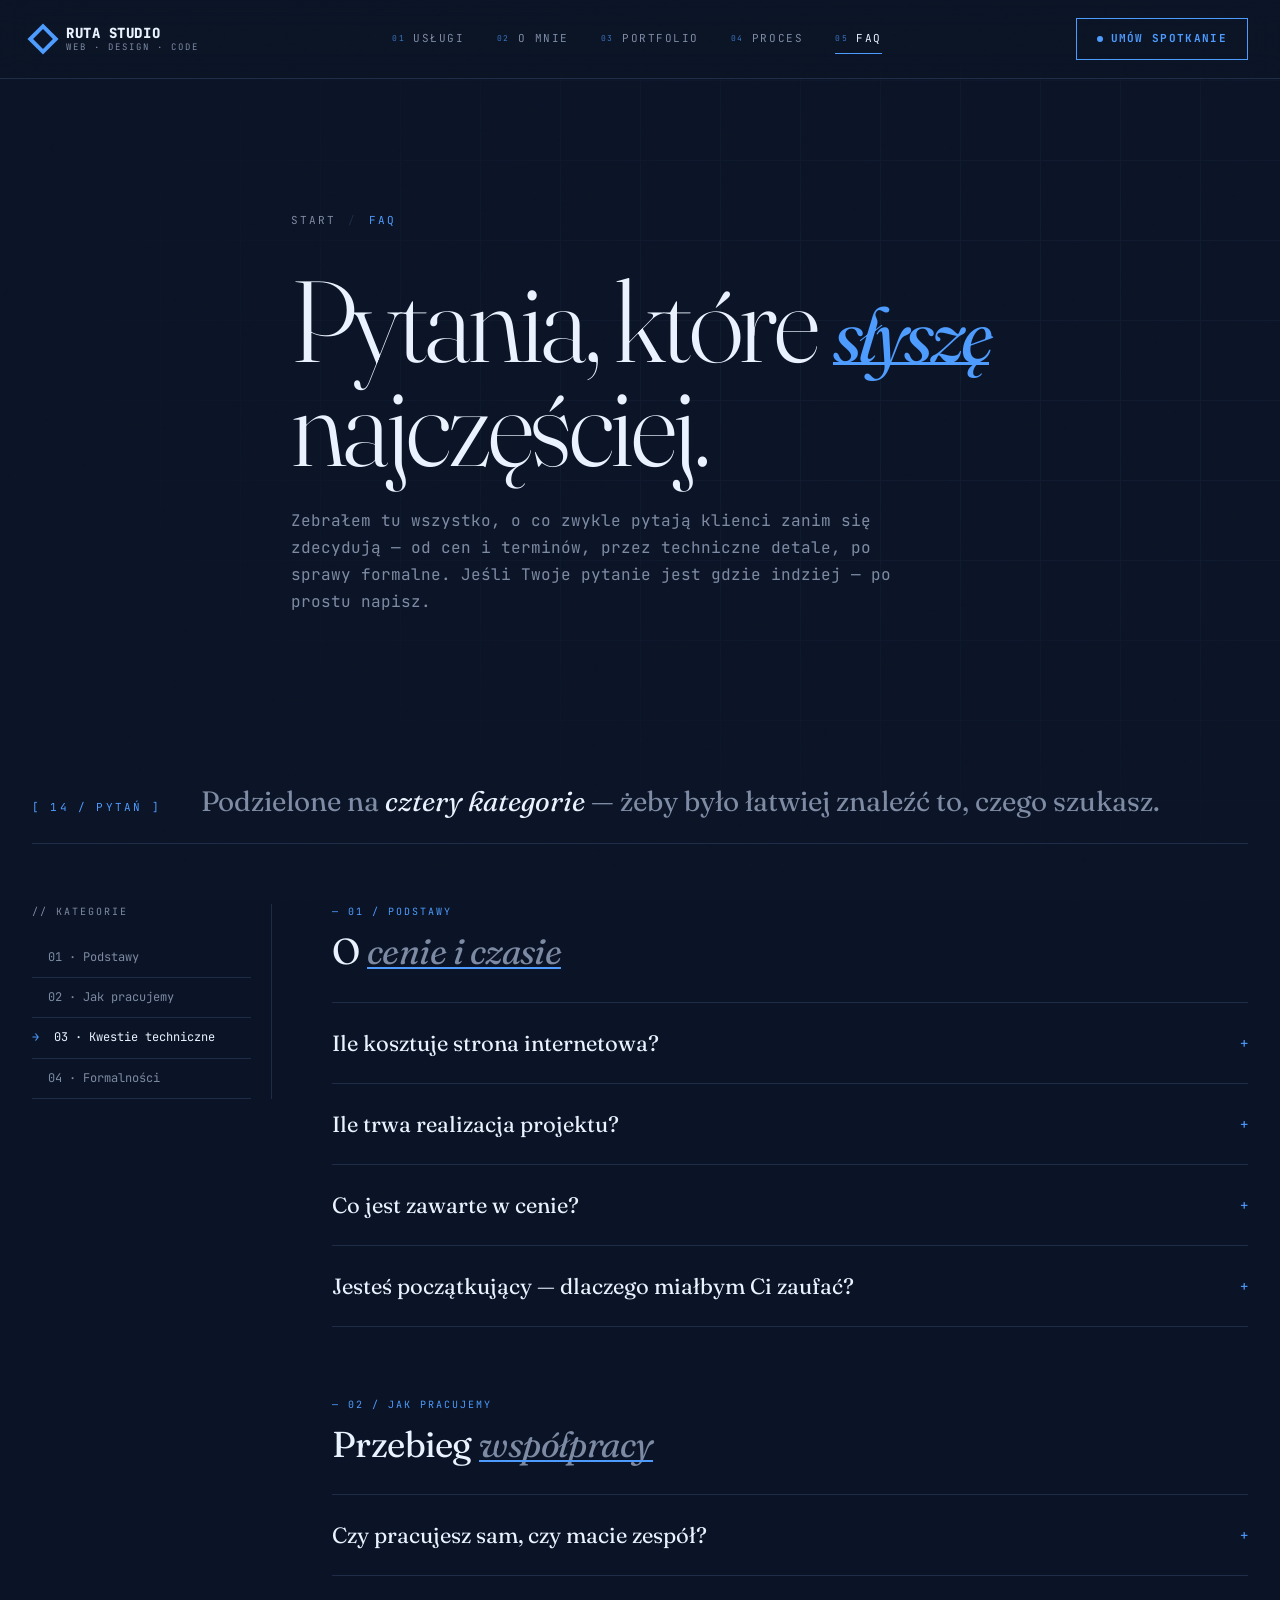
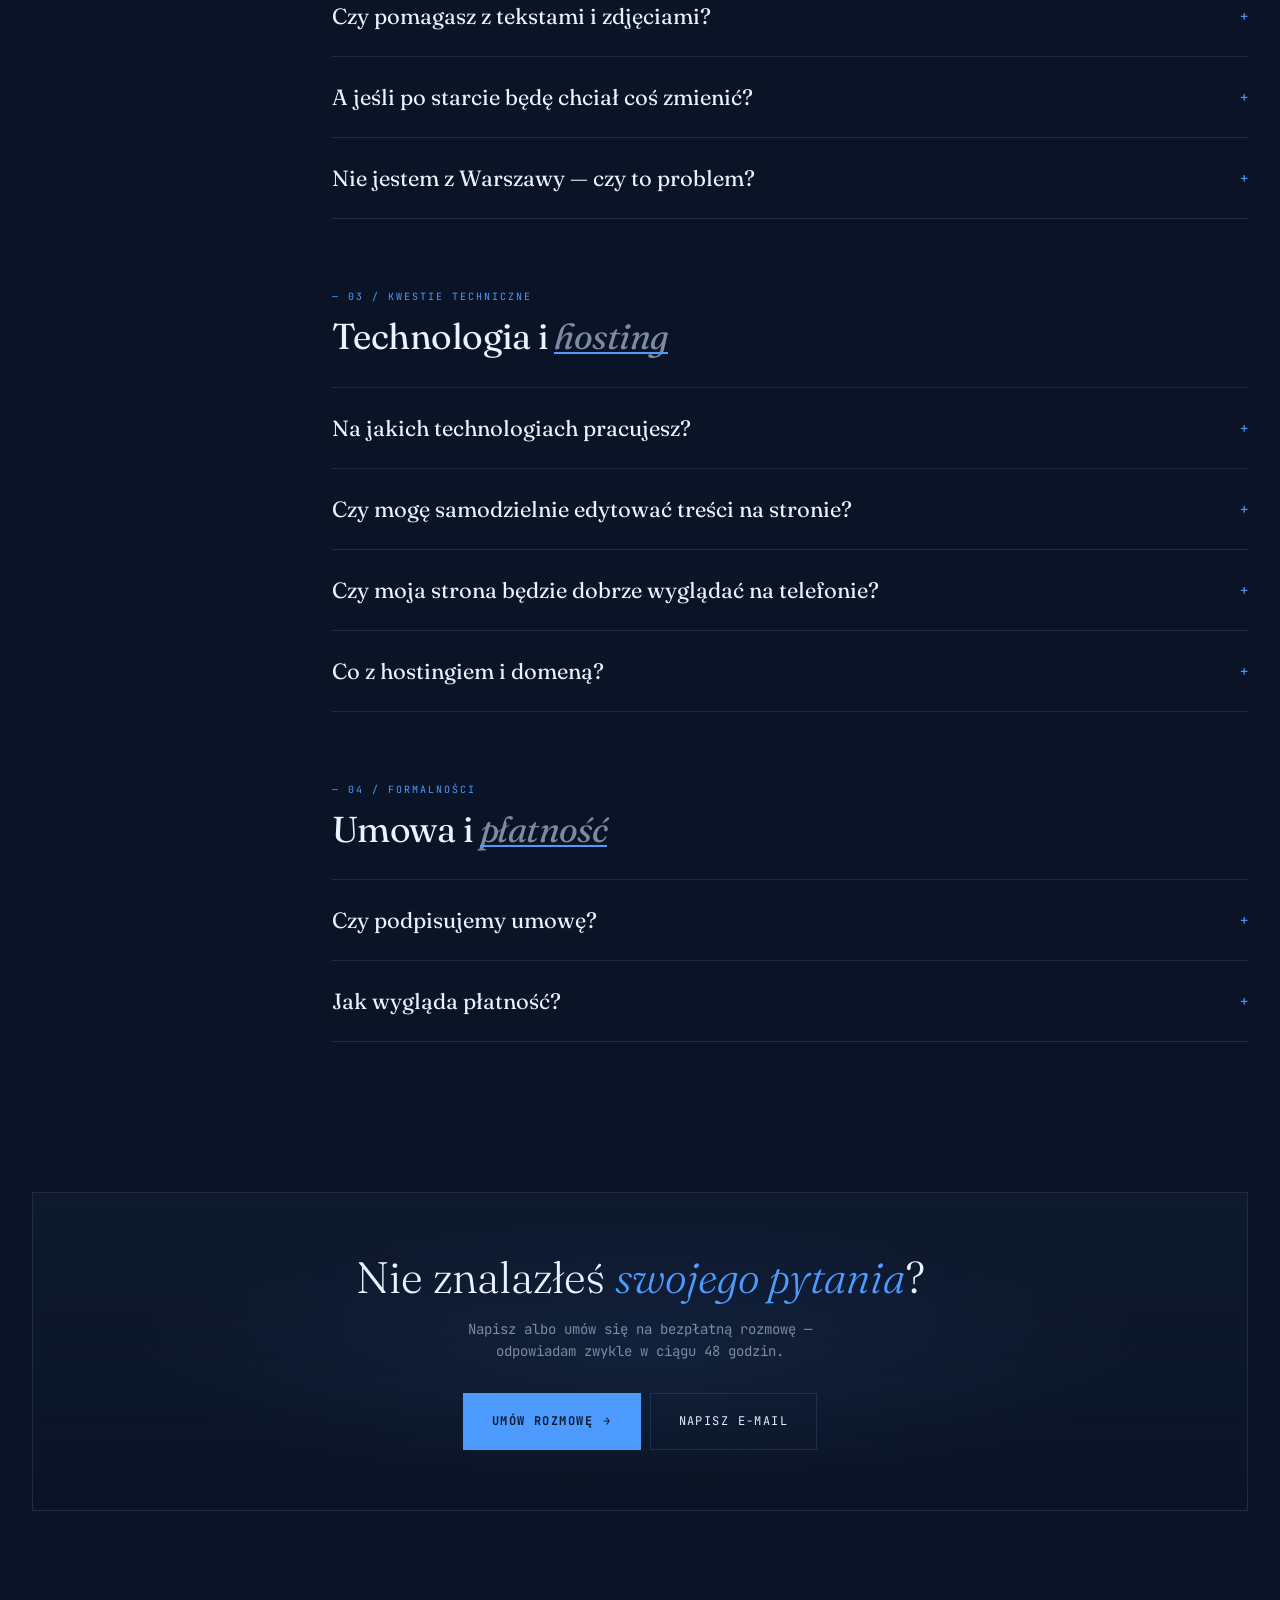
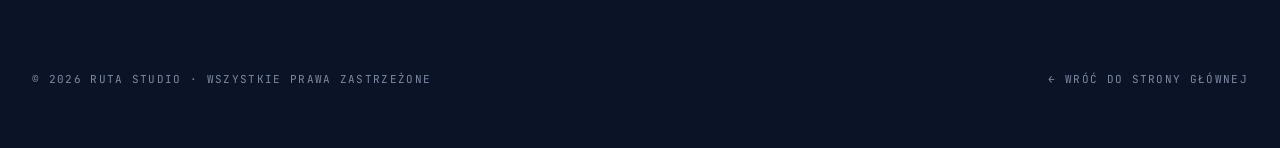
==== faq.html @ 168b336f "Add files via upload" ====
<!DOCTYPE html>
<html lang="pl">
<head>
<meta charset="UTF-8" />
<meta name="viewport" content="width=device-width, initial-scale=1.0" />
<title>FAQ — RUTA STUDIO</title>
<meta name="description" content="Najczęściej zadawane pytania — RUTA STUDIO. Wszystko, co warto wiedzieć przed rozpoczęciem współpracy." />

<link rel="icon" type="image/svg+xml" href="data:image/svg+xml;utf8,<svg xmlns='http://www.w3.org/2000/svg' viewBox='0 0 64 64'><rect width='64' height='64' fill='%230b1426'/><g transform='translate(32 32) rotate(45)'><rect x='-18' y='-18' width='36' height='36' fill='%234d9bff'/><rect x='-12' y='-12' width='24' height='24' fill='%230b1426'/></g></svg>" />

<link rel="preconnect" href="https://fonts.googleapis.com">
<link rel="preconnect" href="https://fonts.gstatic.com" crossorigin>
<link href="https://fonts.googleapis.com/css2?family=JetBrains+Mono:wght@400;500;700;800&family=Fraunces:ital,opsz,wght@0,9..144,300;0,9..144,400;0,9..144,600;0,9..144,800;1,9..144,400&display=swap" rel="stylesheet">

<link rel="stylesheet" href="styles.css">
</head>
<body>

<!-- NAV -->
<nav class="nav">
  <a href="index.html" class="logo">
    <span class="logo-mark"></span>
    <span class="logo-text">
      <span class="name">RUTA&nbsp;STUDIO</span>
      <span class="sub">Web · Design · Code</span>
    </span>
  </a>
  <div class="nav-links">
    <a href="index.html#services"><span class="num">01</span> Usługi</a>
    <a href="index.html#about"><span class="num">02</span> O mnie</a>
    <a href="index.html#portfolio"><span class="num">03</span> Portfolio</a>
    <a href="index.html#process"><span class="num">04</span> Proces</a>
    <a href="faq.html" class="active"><span class="num">05</span> FAQ</a>
  </div>
  <a href="index.html#booking" class="nav-cta">
    <span class="dot"></span>
    Umów spotkanie
  </a>
</nav>

<!-- PAGE HEADER -->
<header class="page-header">
  <div class="page-header-inner">
    <div class="breadcrumb">
      <a href="index.html">Start</a>
      <span class="sep">/</span>
      <span class="current">FAQ</span>
    </div>

    <h1 class="page-title">
      Pytania, które <em>słyszę</em><br>najczęściej.
    </h1>

    <p class="page-lead">
      Zebrałem tu wszystko, o co zwykle pytają klienci zanim się zdecydują — od cen i terminów, przez techniczne detale, po sprawy formalne. Jeśli Twoje pytanie jest gdzie indziej — po prostu napisz.
    </p>
  </div>
</header>

<!-- FAQ -->
<main class="faq-section">

  <div class="faq-intro">
    <span class="faq-intro-num">[ 14 / PYTAŃ ]</span>
    <h2 class="faq-intro-title">Podzielone na <em>cztery kategorie</em> — żeby było łatwiej znaleźć to, czego szukasz.</h2>
  </div>

  <div class="faq-categories">

    <!-- TOC -->
    <aside class="faq-toc">
      <div class="faq-toc-label">// Kategorie</div>
      <div class="faq-toc-list">
        <a href="#cat-basics">01 · Podstawy</a>
        <a href="#cat-work">02 · Jak pracujemy</a>
        <a href="#cat-tech">03 · Kwestie techniczne</a>
        <a href="#cat-formal">04 · Formalności</a>
      </div>
    </aside>

    <!-- CATS -->
    <div class="faq-content">

      <!-- 01 PODSTAWY -->
      <section class="faq-category" id="cat-basics">
        <div class="faq-category-label">— 01 / Podstawy</div>
        <h2 class="faq-category-title">O <em>cenie i czasie</em></h2>

        <div class="faq-list">
          <div class="faq-item">
            <button class="faq-q">
              Ile kosztuje strona internetowa?
              <span class="icon">+</span>
            </button>
            <div class="faq-a">Każdy projekt wyceniam indywidualnie, bo wszystko zależy od zakresu, ilości podstron, stopnia złożoności designu i Twoich wymagań. Po krótkiej rozmowie (bezpłatnej) dostajesz pełną, stałą wycenę — bez niespodzianek i bez ukrytych kosztów. Nie działam na "od-do", wolę powiedzieć konkretną kwotę, gdy wiem, o czym rozmawiamy.</div>
          </div>
          <div class="faq-item">
            <button class="faq-q">
              Ile trwa realizacja projektu?
              <span class="icon">+</span>
            </button>
            <div class="faq-a">Nowa strona firmowa to zwykle 3-5 tygodni od kickoffu. Drobne poprawki i aktualizacje istniejących stron — od kilku dni do 2 tygodni. Tempo zależy głównie od tego, jak szybko spływają treści i akceptacje z Twojej strony.</div>
          </div>
          <div class="faq-item">
            <button class="faq-q">
              Co jest zawarte w cenie?
              <span class="icon">+</span>
            </button>
            <div class="faq-a">Projekt graficzny, kodowanie, wdrożenie na serwer, konfiguracja domeny, podstawowa optymalizacja SEO, podpięcie analityki, 30 dni wsparcia po uruchomieniu i pełne prawa do kodu. Bez licencji, bez dożywotnich abonamentów.</div>
          </div>
          <div class="faq-item">
            <button class="faq-q">
              Jesteś początkujący — dlaczego miałbym Ci zaufać?
              <span class="icon">+</span>
            </button>
            <div class="faq-a">Uczciwe pytanie, więc uczciwa odpowiedź: bo dostajesz pełne zaangażowanie, uczciwą cenę i bezpośredni kontakt z osobą, której zależy. Duże agencje mają doświadczenie, ale często Twój projekt trafia do juniora, którego nigdy nie zobaczysz. Ja pracuję sam, więc każda linia kodu i każdy piksel przechodzi przeze mnie. Jeśli coś przekracza moje możliwości — powiem Ci to wprost, zanim weźmiemy projekt.</div>
          </div>
        </div>
      </section>

      <!-- 02 WSPÓŁPRACA -->
      <section class="faq-category" id="cat-work">
        <div class="faq-category-label">— 02 / Jak pracujemy</div>
        <h2 class="faq-category-title">Przebieg <em>współpracy</em></h2>

        <div class="faq-list">
          <div class="faq-item">
            <button class="faq-q">
              Czy pracujesz sam, czy macie zespół?
              <span class="icon">+</span>
            </button>
            <div class="faq-a">Pracuję sam — to świadoma decyzja, a nie "jeszcze nie mam ekipy". Dzięki temu dostajesz kontakt bezpośrednio z osobą, która projektuje i pisze kod. Nie ma handlowca, project managera, juniora do wklepywania zmian. Jest jeden człowiek, który odpowiada za całość — i bierze za to odpowiedzialność.</div>
          </div>
          <div class="faq-item">
            <button class="faq-q">
              Czy pomagasz z tekstami i zdjęciami?
              <span class="icon">+</span>
            </button>
            <div class="faq-a">Tak. Jeśli nie masz gotowych treści, podsyłam strukturę, briefy i wskazówki, co napisać. Zdjęcia — mogę doradzić sesję albo dobrać dobre stocki, które nie wyglądają jak stocki. Przy większych projektach mogę podłączyć zaprzyjaźnionego copywritera lub fotografa.</div>
          </div>
          <div class="faq-item">
            <button class="faq-q">
              A jeśli po starcie będę chciał coś zmienić?
              <span class="icon">+</span>
            </button>
            <div class="faq-a">Dlatego istnieje pakiet opieki, w którym są godziny na drobne zmiany, aktualizacje, nowe sekcje, monitoring uptime'u i backupy. Możesz też płacić za pojedyncze zmiany ad-hoc. Bez kontraktów na lata, bez zobowiązań — dogadujemy się jak ludzie.</div>
          </div>
          <div class="faq-item">
            <button class="faq-q">
              Nie jestem z Warszawy — czy to problem?
              <span class="icon">+</span>
            </button>
            <div class="faq-a">Wcale nie. Pracuję zdalnie z klientami z całej Polski (i nie tylko). Cały proces — od pierwszej rozmowy do launchu — spokojnie ogarniamy przez Google Meet, e-mail i współdzielone dokumenty. Jeśli wolisz spotkanie na żywo i jesteś w okolicy Warszawy, też da się zorganizować.</div>
          </div>
        </div>
      </section>

      <!-- 03 TECHNICZNE -->
      <section class="faq-category" id="cat-tech">
        <div class="faq-category-label">— 03 / Kwestie techniczne</div>
        <h2 class="faq-category-title">Technologia i <em>hosting</em></h2>

        <div class="faq-list">
          <div class="faq-item">
            <button class="faq-q">
              Na jakich technologiach pracujesz?
              <span class="icon">+</span>
            </button>
            <div class="faq-a">W zależności od projektu: Next.js / React / TypeScript do custom webów, Astro do szybkich stron contentowych, WordPress gdy klient chce sam edytować treści, a także "czysty" HTML/CSS/JS gdy projekt tego wymaga. Zawsze dobieram stack do problemu, nie odwrotnie.</div>
          </div>
          <div class="faq-item">
            <button class="faq-q">
              Czy mogę samodzielnie edytować treści na stronie?
              <span class="icon">+</span>
            </button>
            <div class="faq-a">Jeśli chcesz — tak. Wtedy buduję stronę na systemie CMS (np. WordPress), który pozwala Ci logować się do panelu i zmieniać teksty, zdjęcia, dodawać aktualności. Pokazuję jak z niego korzystać, nagrywam krótką instrukcję wideo. Jeśli wolisz strzelić do mnie z mailem "zmień ten nagłówek" — też okej, pakiet opieki to pokrywa.</div>
          </div>
          <div class="faq-item">
            <button class="faq-q">
              Czy moja strona będzie dobrze wyglądać na telefonie?
              <span class="icon">+</span>
            </button>
            <div class="faq-a">Absolutnie. Dziś większość ruchu na większości stron to urządzenia mobilne, więc każdy projekt testuję na telefonie, tablecie i różnych przeglądarkach zanim wypuszczę. Żadnych "tu się rozjechało, ale na kompie działa".</div>
          </div>
          <div class="faq-item">
            <button class="faq-q">
              Co z hostingiem i domeną?
              <span class="icon">+</span>
            </button>
            <div class="faq-a">Mogę doradzić i pomóc kupić domenę oraz hosting — albo wrzucić stronę na Twoje istniejące konto. Preferuję nowoczesne hostingi statyczne (Vercel, Netlify, Cloudflare) dla custom-webów, bo są szybkie i tanie, oraz sprawdzone hostingi polskie dla WordPressa. Wszystko konfiguruję od A do Z, Ty dostajesz stronę gotową do działania.</div>
          </div>
        </div>
      </section>

      <!-- 04 FORMALNE -->
      <section class="faq-category" id="cat-formal">
        <div class="faq-category-label">— 04 / Formalności</div>
        <h2 class="faq-category-title">Umowa i <em>płatność</em></h2>

        <div class="faq-list">
          <div class="faq-item">
            <button class="faq-q">
              Czy podpisujemy umowę?
              <span class="icon">+</span>
            </button>
            <div class="faq-a">Tak, zawsze. Prosta umowa spisana po ludzku — zakres prac, terminy, wycena, zasady rozliczeń, prawa autorskie do kodu. Chroni Ciebie i mnie. Nie boję się papieru, a i Tobie będzie spokojniej.</div>
          </div>
          <div class="faq-item">
            <button class="faq-q">
              Jak wygląda płatność?
              <span class="icon">+</span>
            </button>
            <div class="faq-a">Standardowo 50% zaliczki na start (to uruchamia projekt), 50% po akceptacji i wdrożeniu. Przy większych projektach można to rozbić na 3 raty. Faktura VAT. Bez dziwnych kruczków.</div>
          </div>
        </div>
      </section>

    </div>
  </div>

  <!-- CTA -->
  <div class="faq-cta">
    <h3>Nie znalazłeś <em>swojego pytania</em>?</h3>
    <p>Napisz albo umów się na bezpłatną rozmowę — odpowiadam zwykle w ciągu 48 godzin.</p>
    <div class="faq-cta-row">
      <a href="index.html#booking" class="btn btn-primary">
        Umów rozmowę <span class="arrow">→</span>
      </a>
      <a href="mailto:kontakt@rutastudio.pl" class="btn btn-ghost">
        Napisz e-mail
      </a>
    </div>
  </div>

</main>

<footer>
  <span>© 2026 RUTA STUDIO · wszystkie prawa zastrzeżone</span>
  <span><a href="index.html">← Wróć do strony głównej</a></span>
</footer>


<script src="script.js"></script>
</body>
</html>
---- styles.css ----
:root{
    --bg:#0b1426;          /* granatowa głębia */
    --bg-2:#111d35;        /* jaśniejszy granat */
    --ink:#eaf2ff;
    --ink-dim:#7d8aa3;
    --line:#1e2c47;
    --accent:#4d9bff;      /* niebieski neon */
    --accent-2:#70b5ff;    /* jaśniejszy niebieski */
    --warn:#ffb800;
    --mono:'JetBrains Mono', ui-monospace, monospace;
    --serif:'Fraunces', Georgia, serif;
    --site-gutter:clamp(18px,3vw,32px);
    --content-max:1560px;
  }

  *{box-sizing:border-box;margin:0;padding:0}
  html{scroll-behavior:smooth}
  body{
    background:var(--bg);
    color:var(--ink);
    font-family:var(--mono);
    font-size:15px;
    line-height:1.6;
    overflow-x:hidden;
    -webkit-font-smoothing:antialiased;
  }
  .nav,
  .hero,
  .section,
  .contact-section,
  footer,
  .status-bar{
    width:100%;
    padding-inline:var(--site-gutter);
  }
  .hero,
  .section,
  .contact-section,
  .page-header,
  .faq-section{
    width:min(100%,var(--content-max));
    margin-inline:auto;
  }
  .hero-main > *,
  .service > *,
  .contact-grid > *{
    min-width:0;
  }
  .hero-title,
  .section-title,
  .contact-huge,
  .faq-q{
    overflow-wrap:anywhere;
  }

  /* ziarno */
  body::before{
    content:'';
    position:fixed;inset:0;
    pointer-events:none;
    z-index:100;
    opacity:.05;
    mix-blend-mode:overlay;
    background-image:url("data:image/svg+xml,%3Csvg viewBox='0 0 200 200' xmlns='http://www.w3.org/2000/svg'%3E%3Cfilter id='n'%3E%3CfeTurbulence type='fractalNoise' baseFrequency='0.9'/%3E%3C/filter%3E%3Crect width='100%25' height='100%25' filter='url(%23n)'/%3E%3C/svg%3E");
  }

  a{color:inherit;text-decoration:none}
  button{font-family:inherit;cursor:pointer;border:none;background:none;color:inherit}
  img{max-width:100%;display:block}

  /* ============ NAV ============ */
  .nav{
    position:sticky;top:0;left:0;right:0;
    z-index:50;
    padding:18px var(--site-gutter);
    display:flex;align-items:center;justify-content:space-between;
    backdrop-filter:blur(14px);
    background:rgba(11,20,38,.85);
    border-bottom:1px solid var(--line);
  }
  .logo{
    font-weight:800;letter-spacing:.02em;
    font-size:14px;
    display:flex;align-items:center;gap:12px;
    transition:opacity .2s;
  }
  .logo:hover{opacity:.85}
  .logo:hover .logo-mark{transform:rotate(135deg)}
  .logo-mark{
    width:22px;height:22px;
    background:var(--accent);
    position:relative;
    transform:rotate(45deg);
    transition:transform .6s cubic-bezier(.7,-.2,.3,1.3);
  }
  .logo-mark::after{
    content:'';position:absolute;inset:4px;
    background:var(--bg);
    transform:rotate(0);
  }
  .logo-text{
    display:flex;flex-direction:column;line-height:1;
  }
  .logo-text .name{font-size:14px;letter-spacing:.04em}
  .logo-text .sub{
    font-size:9px;
    font-weight:400;
    color:var(--ink-dim);
    letter-spacing:.22em;
    margin-top:3px;
    text-transform:uppercase;
  }
  .nav-links{
    display:flex;gap:4px;
    font-size:11px;text-transform:uppercase;letter-spacing:.14em;
  }
  .nav-links a{
    position:relative;
    padding:10px 14px;
    display:inline-flex;align-items:center;gap:8px;
    color:var(--ink-dim);
    transition:color .2s;
  }
  .nav-links a .num{
    font-size:8px;
    color:var(--accent);
    opacity:.7;
  }
  .nav-links a::after{
    content:'';
    position:absolute;
    left:14px;right:14px;bottom:4px;
    height:1px;
    background:var(--accent);
    transform:scaleX(0);
    transform-origin:left;
    transition:transform .35s ease;
  }
  .nav-links a:hover,
  .nav-links a.active{color:var(--ink)}
  .nav-links a:hover::after,
  .nav-links a.active::after{transform:scaleX(1)}
  .nav-cta{
    font-size:11px;text-transform:uppercase;letter-spacing:.12em;
    padding:11px 20px;
    border:1px solid var(--accent);
    color:var(--accent);
    transition:all .2s;
    display:inline-flex;align-items:center;gap:8px;
    font-weight:700;
  }
  .nav-cta .dot{
    width:6px;height:6px;
    background:var(--accent);
    border-radius:50%;
    animation:pulseDot 1.8s infinite;
  }
  @keyframes pulseDot{
    0%,100%{opacity:1;transform:scale(1)}
    50%{opacity:.3;transform:scale(1.4)}
  }
  .nav-cta:hover{
    background:var(--accent);
    color:var(--bg);
    transform:translateY(-1px);
  }
  .nav-cta:hover .dot{background:var(--bg)}
  @media(max-width:1100px){
    .nav-links{display:none}
  }
  @media(max-width:700px){
    .nav{padding:14px var(--site-gutter)}
    .logo-text .sub{display:none}
  }

  /* ============ STATUS BAR ============ */
  .status-bar{
    position:fixed;bottom:0;left:0;right:0;
    z-index:40;
    display:flex;justify-content:space-between;
    padding:10px var(--site-gutter);
    font-size:10px;text-transform:uppercase;letter-spacing:.15em;
    background:var(--bg);
    border-top:1px solid var(--line);
    color:var(--ink-dim);
  }
  .status-bar .blink{color:var(--accent)}
  .blink::before{
    content:'●';margin-right:6px;
    animation:blink 1.4s infinite;
  }
  @keyframes blink{50%{opacity:.3}}
  @media(max-width:700px){.status-bar .hide-sm{display:none}}

  /* ============ HERO ============ */
  .hero{
    min-height:clamp(680px, calc(100vh - 100px), 920px);
    padding:60px var(--site-gutter) 80px;
    position:relative;
    display:flex;flex-direction:column;
    gap:60px;
    border-bottom:1px solid var(--line);
    overflow:hidden;
  }
  .hero-grid{
    position:absolute;inset:0;
    background-image:
      linear-gradient(var(--line) 1px,transparent 1px),
      linear-gradient(90deg,var(--line) 1px,transparent 1px);
    background-size:80px 80px;
    opacity:.4;
    mask-image:radial-gradient(ellipse at 70% 40%,black 30%,transparent 80%);
  }
  .hero-meta{
    display:flex;justify-content:space-between;
    font-size:11px;text-transform:uppercase;letter-spacing:.18em;
    color:var(--ink-dim);
    position:relative;z-index:2;
  }
  .hero-main{
    display:grid;
    grid-template-columns:1.4fr .9fr;
    gap:60px;
    align-items:start;
    flex:1;
    position:relative;z-index:2;
  }
  .hero-left{
    display:flex;flex-direction:column;justify-content:flex-start;
    gap:60px;
  }
  .hero-title{
    font-family:var(--serif);
    font-weight:300;
    font-size:clamp(44px,8vw,120px);
    line-height:.92;
    letter-spacing:-.03em;
  }
  .hero-title em{
    font-style:italic;
    color:var(--accent);
    font-weight:400;
  }
  .hero-title .strike{
    display:inline-block;
    position:relative;
  }
  .hero-title .strike::after{
    content:'';position:absolute;
    left:-4%;right:-4%;top:52%;height:3px;
    background:var(--accent-2);
    transform:rotate(-2deg);
  }
  .hero-bottom{
    display:flex;flex-direction:column;gap:30px;
  }
  .hero-desc{
    max-width:52ch;
    font-size:15px;line-height:1.7;
    color:var(--ink-dim);
  }
  .hero-desc strong{color:var(--ink);font-weight:500}
  .hero-cta-row{
    display:flex;gap:14px;flex-wrap:wrap;
  }

  /* ---- HERO CARD ---- */
  .hero-card{
    border:1px solid var(--line);
    background:linear-gradient(180deg, rgba(17,29,53,.85), rgba(11,20,38,.7));
    backdrop-filter:blur(6px);
    display:flex;flex-direction:column;
    position:relative;
    overflow:hidden;
    box-shadow:0 10px 40px -20px rgba(77,155,255,.3);
  }
  .hero-card::before{
    content:'';
    position:absolute;inset:0;
    background:
      radial-gradient(circle at 80% 0%, rgba(77,155,255,.12) 0%, transparent 50%);
    pointer-events:none;
  }
  .hero-card-top{
    display:flex;align-items:center;gap:12px;
    padding:14px 18px;
    border-bottom:1px solid var(--line);
    background:rgba(0,0,0,.18);
  }
  .hero-card-dots{display:flex;gap:6px}
  .hero-card-dots span{
    width:10px;height:10px;border-radius:50%;
    background:var(--line);
  }
  .hero-card-dots span:first-child{background:#ff5f56}
  .hero-card-dots span:nth-child(2){background:#ffbd2e}
  .hero-card-dots span:nth-child(3){background:var(--accent)}
  .hero-card-name{
    font-size:10px;
    color:var(--ink-dim);
    letter-spacing:.05em;
    margin-left:4px;
  }
  .hero-card-body{
    padding:22px 22px 18px;
    display:flex;flex-direction:column;gap:14px;
    flex:1;
    position:relative;z-index:1;
    font-size:12px;
  }
  .hero-card-row{
    display:flex;flex-direction:column;gap:4px;
    padding-bottom:10px;
    border-bottom:1px dashed rgba(30,44,71,.7);
  }
  .hero-card-row:nth-last-child(4){border-bottom:none;padding-bottom:0}
  .hero-card-key{
    font-size:9px;
    text-transform:uppercase;
    letter-spacing:.18em;
    color:var(--ink-dim);
  }
  .hero-card-val{
    font-size:12px;
    color:var(--ink);
    display:flex;align-items:center;gap:8px;
  }
  .dot-live{
    width:8px;height:8px;border-radius:50%;
    background:var(--accent);
    box-shadow:0 0 0 0 rgba(77,155,255,.6);
    animation:pulseDot2 1.8s infinite;
    flex-shrink:0;
  }
  @keyframes pulseDot2{
    0%,100%{box-shadow:0 0 0 0 rgba(77,155,255,.6)}
    50%{box-shadow:0 0 0 6px rgba(77,155,255,0)}
  }
  .hero-card-sep{
    height:1px;
    background:var(--line);
    margin:6px 0 2px;
  }
  .hero-card-quote{
    font-family:var(--serif);
    font-style:italic;
    font-size:14px;
    line-height:1.5;
    color:var(--ink);
    padding:4px 0 8px;
    position:relative;
  }
  .quote-mark{
    font-family:var(--serif);
    font-size:44px;
    line-height:0;
    color:var(--accent);
    margin-right:4px;
    vertical-align:-10px;
  }
  .hero-card-cli{
    margin-top:auto;
    padding:14px 16px;
    background:rgba(0,0,0,.3);
    border:1px solid var(--line);
    font-size:12px;
    display:flex;align-items:center;gap:10px;
  }
  .hero-card-cli .prompt{color:var(--accent);font-weight:700}
  .hero-card-cli .cmd{color:var(--ink)}
  .hero-card-cli .caret{
    width:8px;height:14px;
    background:var(--accent);
    animation:caretBlink 1s infinite;
    margin-left:-4px;
  }
  @keyframes caretBlink{50%{opacity:0}}

  @media(max-width:1000px){
    .hero-main{grid-template-columns:1fr;gap:40px}
    .hero-card{max-width:520px}
  }
  @media(max-width:700px){
    .hero{padding:50px var(--site-gutter)}
    .hero-main{gap:32px}
    .hero-left{gap:36px}
  }
  .btn{
    font-family:var(--mono);
    font-size:12px;text-transform:uppercase;letter-spacing:.12em;
    padding:18px 28px;
    border:1px solid var(--line);
    transition:all .25s ease;
    display:inline-flex;align-items:center;gap:10px;
  }
  .btn-primary{
    background:var(--accent);
    color:var(--bg);
    border-color:var(--accent);
    font-weight:700;
  }
  .btn-primary:hover{
    background:var(--bg);
    color:var(--accent);
    transform:translate(-2px,-2px);
    box-shadow:4px 4px 0 var(--accent);
  }
  .btn-ghost:hover{
    border-color:var(--ink);
    transform:translate(-2px,-2px);
  }
  .btn .arrow{display:inline-block;transition:transform .2s}
  .btn:hover .arrow{transform:translateX(4px)}

  @media(max-width:800px){
    .hero{padding:60px var(--site-gutter)}
  }

  /* ============ MARQUEE ============ */
  .marquee{
    border-bottom:1px solid var(--line);
    overflow:hidden;
    padding:24px 0;
    background:var(--bg-2);
  }
  .marquee-track{
    display:flex;gap:60px;
    white-space:nowrap;
    animation:scroll 40s linear infinite;
    font-family:var(--serif);
    font-style:italic;
    font-size:clamp(32px,6vw,64px);
    font-weight:300;
  }
  .marquee-track span{display:inline-flex;align-items:center;gap:60px}
  .marquee-track .dot{
    width:14px;height:14px;border-radius:50%;
    background:var(--accent);
    display:inline-block;
  }
  @keyframes scroll{
    from{transform:translateX(0)}
    to{transform:translateX(-50%)}
  }

  /* ============ SECTIONS ============ */
  .section{
    padding:120px var(--site-gutter);
    border-bottom:1px solid var(--line);
    position:relative;
  }
  .section-header{
    display:grid;
    grid-template-columns:auto 1fr;
    gap:40px;align-items:baseline;
    margin-bottom:80px;
    padding-bottom:24px;
    border-bottom:1px solid var(--line);
  }
  .section-num{
    font-size:11px;
    text-transform:uppercase;
    letter-spacing:.2em;
    color:var(--accent);
  }
  .section-title{
    font-family:var(--serif);
    font-size:clamp(36px,6vw,84px);
    font-weight:300;
    line-height:1;
    letter-spacing:-.02em;
  }
  .section-title em{
    font-style:italic;
    color:var(--ink-dim);
    position:relative;
    display:inline-block;
  }
  .section-title em::after{
    content:'';
    position:absolute;
    left:0;right:0;bottom:6%;
    height:2px;
    background:var(--accent);
    transform:scaleX(0);
    transform-origin:left;
    transition:transform 1.2s cubic-bezier(.2,.7,.2,1) .2s;
  }
  .section-header.visible .section-title em::after{
    transform:scaleX(1);
  }

  @media(max-width:700px){
    .section{padding:80px var(--site-gutter)}
    .section-header{grid-template-columns:1fr;gap:16px;margin-bottom:50px}
  }

  /* ============ SERVICES ============ */
  .services{display:grid;gap:0}
  .service{
    display:grid;
    grid-template-columns:80px 1fr 2fr auto;
    gap:40px;
    padding:40px 0;
    border-top:1px solid var(--line);
    align-items:start;
    transition:background .3s;
    cursor:default;
  }
  .service:last-child{border-bottom:1px solid var(--line)}
  .service:hover{background:var(--bg-2)}
  .service:hover .service-name{color:var(--accent)}
  .service-idx{
    font-size:11px;
    color:var(--ink-dim);
    letter-spacing:.1em;
  }
  .service-name{
    font-family:var(--serif);
    font-size:32px;
    font-weight:400;
    line-height:1.1;
    transition:color .2s;
  }
  .service-desc{
    color:var(--ink-dim);
    font-size:14px;
    max-width:55ch;
  }
  .service-price{
    font-size:12px;
    letter-spacing:.1em;
    text-transform:uppercase;
    color:var(--ink-dim);
    white-space:nowrap;
  }
  .service-price b{color:var(--accent);font-weight:700}
  @media(max-width:900px){
    .service{grid-template-columns:1fr;gap:12px;padding:32px 0}
    .service-idx{font-size:10px}
  }

  /* ============ PORTFOLIO ============ */
  .portfolio-grid{
    display:grid;
    grid-template-columns:repeat(12,1fr);
    gap:24px;
  }
  .project{
    position:relative;
    overflow:hidden;
    border:1px solid var(--line);
    background:var(--bg-2);
    transition:all .3s;
    aspect-ratio:4/3;
    display:flex;flex-direction:column;justify-content:space-between;
    padding:28px;
  }
  .project:hover{
    transform:translate(-3px,-3px);
    box-shadow:6px 6px 0 var(--accent);
    border-color:var(--accent);
  }
  .project.wide{grid-column:span 7}
  .project.tall{grid-column:span 5}
  .project.third{grid-column:span 4}
  .project.half{grid-column:span 6}

  .project-visual{
    position:absolute;inset:0;
    z-index:0;
    opacity:.7;
    transition:opacity .3s;
  }
  .project:hover .project-visual{opacity:1}
  .project-content{position:relative;z-index:1}
  .project-tag{
    font-size:10px;
    text-transform:uppercase;
    letter-spacing:.15em;
    color:var(--accent);
  }
  .project-title{
    font-family:var(--serif);
    font-size:28px;
    font-weight:400;
    line-height:1.1;
    margin-top:8px;
  }
  .project-meta{
    display:flex;justify-content:space-between;
    font-size:11px;
    color:var(--ink-dim);
    text-transform:uppercase;
    letter-spacing:.1em;
    position:relative;z-index:1;
  }

  /* wizualne tła projektów */
  .viz-1{
    background:
      radial-gradient(circle at 30% 50%, var(--accent) 0%, transparent 40%),
      radial-gradient(circle at 70% 60%, var(--accent-2) 0%, transparent 40%),
      var(--bg-2);
    filter:blur(30px);
  }
  .viz-2{
    background-image:
      linear-gradient(var(--ink) 1px,transparent 1px),
      linear-gradient(90deg,var(--ink) 1px,transparent 1px);
    background-size:20px 20px;
    opacity:.15;
  }
  .viz-3{
    background:
      conic-gradient(from 45deg at 50% 50%, var(--accent), var(--bg-2), var(--accent-2), var(--bg-2), var(--accent));
    filter:blur(40px) saturate(1.5);
    opacity:.5;
  }
  .viz-4{
    background:
      repeating-linear-gradient(45deg, var(--bg-2) 0 20px, var(--line) 20px 21px);
  }
  .viz-5{
    background:radial-gradient(ellipse at center, var(--accent-2) 0%, transparent 60%);
    filter:blur(50px);
    opacity:.4;
  }

  @media(max-width:900px){
    .portfolio-grid{grid-template-columns:1fr;gap:16px}
    .project.wide,.project.tall,.project.third,.project.half{grid-column:span 1}
  }

  /* ============ PROCESS ============ */
  .process-grid{
    display:grid;
    grid-template-columns:repeat(4,1fr);
    gap:0;
  }
  .process-step{
    padding:40px 28px;
    border-right:1px solid var(--line);
    border-top:1px solid var(--line);
    position:relative;
    transition:background .3s;
  }
  .process-step:last-child{border-right:none}
  .process-step:hover{background:var(--bg-2)}
  .process-step:hover .step-num{color:var(--accent)}
  .step-num{
    font-family:var(--serif);
    font-size:80px;
    font-weight:300;
    line-height:1;
    color:var(--line);
    transition:color .3s;
    margin-bottom:20px;
  }
  .step-label{
    font-size:10px;
    text-transform:uppercase;
    letter-spacing:.15em;
    color:var(--ink-dim);
    margin-bottom:12px;
  }
  .step-title{
    font-family:var(--serif);
    font-size:22px;
    font-weight:500;
    margin-bottom:14px;
  }
  .step-desc{
    font-size:13px;
    color:var(--ink-dim);
    line-height:1.6;
  }
  @media(max-width:900px){
    .process-grid{grid-template-columns:1fr}
    .process-step{border-right:none}
  }

  /* ============ ABOUT ============ */
  .about{
    display:grid;
    grid-template-columns:1fr 1fr;
    gap:80px;
    align-items:start;
  }
  .about-text{
    font-family:var(--serif);
    font-size:26px;
    font-weight:300;
    line-height:1.4;
    letter-spacing:-.01em;
  }
  .about-text p{margin-bottom:24px}
  .about-text em{color:var(--accent);font-style:italic}
  .about-stats{
    display:grid;
    grid-template-columns:1fr 1fr;
    gap:1px;
    background:var(--line);
    border:1px solid var(--line);
  }
  .stat{
    background:var(--bg);
    padding:32px;
  }
  .stat-value{
    font-family:var(--serif);
    font-size:56px;
    font-weight:300;
    line-height:1;
    color:var(--accent);
    margin-bottom:12px;
    position:relative;
    display:inline-block;
  }
  .stat.visible .stat-value{
    animation:statIn .9s cubic-bezier(.2,.7,.2,1) both;
  }
  .stat:nth-child(1).visible .stat-value{animation-delay:.05s}
  .stat:nth-child(2).visible .stat-value{animation-delay:.15s}
  .stat:nth-child(3).visible .stat-value{animation-delay:.25s}
  .stat:nth-child(4).visible .stat-value{animation-delay:.35s}
  @keyframes statIn{
    0%{opacity:0;transform:translateY(20px);letter-spacing:.3em;filter:blur(6px)}
    60%{letter-spacing:0;filter:blur(0)}
    100%{opacity:1;transform:none}
  }
  .stat-label{
    font-size:11px;
    text-transform:uppercase;
    letter-spacing:.12em;
    color:var(--ink-dim);
  }
  .tech-stack{
    margin-top:40px;
    padding-top:32px;
    border-top:1px solid var(--line);
  }
  .tech-stack-label{
    font-size:10px;
    text-transform:uppercase;
    letter-spacing:.15em;
    color:var(--ink-dim);
    margin-bottom:16px;
  }
  .tech-list{
    display:flex;flex-wrap:wrap;gap:8px;
  }
  .tech{
    font-size:11px;
    padding:8px 14px;
    border:1px solid var(--line);
    text-transform:uppercase;
    letter-spacing:.08em;
    transition:all .2s;
  }
  .tech:hover{
    border-color:var(--accent);
    color:var(--accent);
  }
  .about-text .about-hello{
    font-family:var(--mono);
    font-size:12px;
    text-transform:uppercase;
    letter-spacing:.2em;
    color:var(--accent);
    margin-bottom:24px;
  }
  @media(max-width:900px){
    .about{grid-template-columns:1fr;gap:50px}
    .about-text{font-size:20px}
  }

  /* ============ PRINCIPLES ============ */
  .principles{
    margin-top:100px;
    padding-top:60px;
    border-top:1px solid var(--line);
  }
  .principles-header{
    display:grid;
    grid-template-columns:auto 1fr;
    gap:40px;
    align-items:baseline;
    margin-bottom:50px;
  }
  .principles-label{
    font-size:11px;
    text-transform:uppercase;
    letter-spacing:.2em;
    color:var(--accent);
  }
  .principles-title{
    font-family:var(--serif);
    font-size:clamp(28px,4vw,48px);
    font-weight:300;
    line-height:1.1;
    letter-spacing:-.015em;
  }
  .principles-title em{font-style:italic;color:var(--ink-dim)}
  .principles-grid{
    display:grid;
    grid-template-columns:repeat(3,1fr);
    gap:0;
    border-top:1px solid var(--line);
    border-bottom:1px solid var(--line);
  }
  .principle{
    padding:40px 32px;
    border-right:1px solid var(--line);
    position:relative;
    transition:background .3s;
  }
  .principle:last-child{border-right:none}
  .principle:hover{background:var(--bg-2)}
  .principle:hover .principle-num{color:var(--accent);transform:translateX(4px)}
  .principle-num{
    font-family:var(--serif);
    font-style:italic;
    font-size:42px;
    font-weight:300;
    color:var(--line);
    margin-bottom:18px;
    transition:color .3s, transform .3s;
    display:inline-block;
  }
  .principle-name{
    font-family:var(--serif);
    font-size:24px;
    font-weight:500;
    line-height:1.2;
    margin-bottom:16px;
  }
  .principle-desc{
    font-size:13px;
    color:var(--ink-dim);
    line-height:1.7;
  }
  @media(max-width:900px){
    .principles-grid{grid-template-columns:1fr}
    .principle{border-right:none;border-bottom:1px solid var(--line)}
    .principle:last-child{border-bottom:none}
    .principles-header{grid-template-columns:1fr;gap:16px}
  }

  /* ============ BOOKING ============ */
  .booking{
    background:var(--bg-2);
  }
  .booking-wrap{
    display:grid;
    grid-template-columns:1fr 1.2fr;
    gap:60px;
    align-items:start;
  }
  .booking-info h3{
    font-family:var(--serif);
    font-size:42px;
    font-weight:300;
    line-height:1.05;
    margin-bottom:24px;
  }
  .booking-info p{
    color:var(--ink-dim);
    font-size:15px;
    margin-bottom:28px;
    max-width:40ch;
  }
  .booking-features{
    display:flex;flex-direction:column;gap:14px;
    margin-bottom:32px;
  }
  .booking-feature{
    display:flex;gap:14px;align-items:flex-start;
    font-size:13px;
  }
  .booking-feature::before{
    content:'→';
    color:var(--accent);
    font-weight:700;
  }
  .booking-widget{
    border:1px solid var(--line);
    background:var(--bg);
    padding:32px;
    min-height:560px;
    position:relative;
  }
  .booking-widget-header{
    display:flex;justify-content:space-between;
    padding-bottom:20px;
    margin-bottom:24px;
    border-bottom:1px solid var(--line);
    font-size:10px;
    text-transform:uppercase;
    letter-spacing:.15em;
    color:var(--ink-dim);
  }
  .booking-widget-header .live{color:var(--accent)}
  .booking-widget iframe{
    width:100%;
    min-height:480px;
    border:none;
    background:#fff;
  }
  .booking-placeholder{
    padding:40px 20px;
    text-align:center;
    border:2px dashed var(--line);
    color:var(--ink-dim);
  }
  .booking-placeholder h4{
    font-family:var(--serif);
    font-size:22px;
    font-weight:400;
    color:var(--ink);
    margin-bottom:14px;
  }
  .booking-placeholder code{
    background:var(--bg-2);
    padding:4px 8px;
    font-size:11px;
    color:var(--accent);
    display:inline-block;
    margin-top:8px;
    word-break:break-all;
  }
  .booking-placeholder a{
    color:var(--accent);
    text-decoration:underline;
  }
  @media(max-width:900px){
    .booking-wrap{grid-template-columns:1fr;gap:40px}
  }

  /* ============ FAQ ============ */
  .faq-container {
    display: grid;
    grid-template-columns: 1fr 380px;
    gap: 80px;
    align-items: start;
  }
  .faq-list {
    border-top: 1px solid var(--line);
  }
  .faq-item {
    border-bottom: 1px solid var(--line);
  }
  .faq-q {
    width: 100%;
    padding: 28px 0;
    display: flex; justify-content: space-between; align-items: center;
    text-align: left;
    font-family: var(--serif);
    font-size: 22px;
    font-weight: 400;
    transition: color .2s;
    background: none;
  }
  .faq-q:hover { color: var(--accent); }
  .faq-q .icon {
    font-size: 14px;
    font-family: var(--mono);
    color: var(--accent);
    transition: transform .3s;
    flex-shrink: 0;
    margin-left: 20px;
  }
  .faq-item.open .faq-q .icon { transform: rotate(45deg); }
  .faq-a {
    max-height: 0;
    overflow: hidden;
    transition: max-height .4s ease, padding .4s ease;
    color: var(--ink-dim);
    font-size: 14px;
    line-height: 1.7;
    max-width: 65ch;
  }
  .faq-item.open .faq-a {
    max-height: 600px;
    padding: 0 0 28px;
  }
  /* Sidebar FAQ */
  .faq-sidebar {
    position: sticky;
    top: 100px;
  }
  .faq-card {
    border: 1px solid var(--line);
    padding: 32px;
    background: linear-gradient(145deg, var(--bg-2), var(--bg));
    display: flex;
    flex-direction: column;
    gap: 20px;
  }
  .faq-card h4 {
    font-family: var(--serif);
    font-size: 24px;
    font-weight: 400;
    line-height: 1.2;
  }
  .faq-card p {
    font-size: 13px;
    color: var(--ink-dim);
    line-height: 1.6;
  }
  .faq-more {
    margin-top: 20px;
    display: flex;
    flex-direction: column;
    gap: 12px;
  }
  .faq-btn-full {
    width: 100%;
    justify-content: center;
  }
  .faq-more-hint {
    font-size: 10px;
    text-transform: uppercase;
    letter-spacing: .15em;
    color: var(--ink-dim);
    text-align: center;
    opacity: 0.6;
    margin-top: 4px;
  }
  @media(max-width:1100px) {
    .faq-container { grid-template-columns: 1fr; gap: 60px; }
    .faq-sidebar { position: static; }
  }
  @media(max-width:700px) { .faq-q { font-size: 18px; } }

  /* ============ CONTACT / FOOTER ============ */
  .contact-section {
    padding: 140px var(--site-gutter);
    border-bottom: 1px solid var(--line);
    position: relative;
    background: var(--bg);
  }
  .contact-huge {
    font-family: var(--serif);
    font-size: clamp(50px, 12vw, 180px);
    font-weight: 300;
    line-height: .85;
    letter-spacing: -.04em;
    margin-bottom: 80px;
  }
  .contact-huge em { font-style: italic; color: var(--accent); }

  .contact-grid {
    display: grid;
    grid-template-columns: repeat(auto-fit, minmax(250px, 1fr));
    gap: 60px;
    padding-top: 60px;
    border-top: 1px solid var(--line);
  }
  .contact-item {
    display: flex;
    flex-direction: column;
    gap: 12px;
  }
  .contact-item .label {
    font-size: 10px;
    text-transform: uppercase;
    letter-spacing: .15em;
    color: var(--accent);
    font-weight: 700;
  }
  .contact-item a, .contact-item span {
    font-family: var(--serif);
    font-size: clamp(20px, 3vw, 32px);
    font-weight: 400;
    line-height: 1.2;
    transition: color .2s;
  }
  .contact-item a:hover { color: var(--accent); }
  footer {
    padding: 40px var(--site-gutter) 60px;
    display: flex; justify-content: space-between;
    font-size: 11px;
    text-transform: uppercase;
    letter-spacing: .12em;
    color: var(--ink-dim);
  }
  @media(max-width:700px) {
    .contact-section { padding: 80px var(--site-gutter); }
    .contact-grid { grid-template-columns: 1fr; gap: 40px; }
    footer { flex-direction: column; gap: 14px; padding: 30px var(--site-gutter) 80px; }
  }

  /* ============ REVEAL ANIM ============ */
  .reveal{
    opacity:0;
    transform:translateY(30px);
    transition:opacity .8s ease, transform .8s ease;
  }
  .reveal.visible{opacity:1;transform:none}

  /* Hero — animacja startowa przy załadowaniu */
  @keyframes heroIn{
    from{opacity:0;transform:translateY(30px)}
    to{opacity:1;transform:none}
  }
  .hero-meta,
  .hero-title,
  .hero-desc,
  .hero-cta-row,
  .hero-card{
    animation:heroIn .9s ease both;
  }
  .hero-meta{animation-delay:.05s}
  .hero-title{animation-delay:.15s}
  .hero-desc{animation-delay:.35s}
  .hero-cta-row{animation-delay:.45s}
  .hero-card{animation-delay:.55s}

/* ============================================================
   STYLE PODSTRONY FAQ (faq.html)
   ============================================================ */

  /* HEADER SEKCJA */
 .page-header {
  padding: clamp(60px, 8vw, 100px) var(--site-gutter) clamp(40px, 6vw, 60px);
  min-height: 70vh;
  display: flex;
  align-items: center;
}
  .page-header::before{
    content:'';position:absolute;inset:0;
    background-image:
      linear-gradient(var(--line) 1px,transparent 1px),
      linear-gradient(90deg,var(--line) 1px,transparent 1px);
    background-size:80px 80px;
    opacity:.3;
    mask-image:radial-gradient(ellipse at 80% 40%,black 20%,transparent 70%);
  }
  .page-header-inner{
    position:relative;z-index:2;
    max-width:1400px;margin:0 auto;
  }
  .breadcrumb{
    font-size:11px;
    text-transform:uppercase;
    letter-spacing:.18em;
    color:var(--ink-dim);
    margin-bottom:40px;
    display:flex;align-items:center;gap:12px;
  }
  .breadcrumb a{color:var(--ink-dim);transition:color .2s}
  .breadcrumb a:hover{color:var(--accent)}
  .breadcrumb .sep{color:var(--line)}
  .breadcrumb .current{color:var(--accent)}

  .page-title{
    font-family:var(--serif);
    font-size:clamp(48px,9vw,140px);
    font-weight:300;
    line-height:.9;
    letter-spacing:-.03em;
    margin-bottom:30px;
    animation:heroIn .9s ease .1s both;
  }
  .page-title em{
    font-style:italic;
    color:var(--accent);
    font-weight:400;
    position:relative;
    display:inline-block;
    font-size: clamp(40px, 6vw, 90px);
  }
  .page-title em::after{
    content:'';position:absolute;
    left:0;right:0;bottom:6%;height:3px;
    background:var(--accent);
    transform:scaleX(0);transform-origin:left;
    animation:ulIn 1.2s cubic-bezier(.2,.7,.2,1) .6s both;
  }
  @keyframes ulIn{to{transform:scaleX(1)}}
  @keyframes heroIn{
    from{opacity:0;transform:translateY(30px)}
    to{opacity:1;transform:none}
  }
  .page-lead{
    max-width:60ch;
    font-size:16px;
    line-height:1.7;
    color:var(--ink-dim);
    animation:heroIn .9s ease .3s both;
  }
/* szerokość sekcji kontrolowana globalnie przez --content-max */
  /* FAQ CONTENT */
  .faq-section {
  padding: clamp(60px, 6vw, 80px) var(--site-gutter) clamp(80px, 10vw, 120px);
}
  .faq-intro{
    display:grid;
    grid-template-columns:auto 1fr;
    gap:40px;
    align-items:baseline;
    margin-bottom:60px;
    padding-bottom:24px;
    border-bottom:1px solid var(--line);
  }
  .faq-intro-num{
    font-size:11px;
    text-transform:uppercase;
    letter-spacing:.2em;
    color:var(--accent);
  }
  .faq-intro-title{
    font-family:var(--serif);
    font-size:28px;
    font-weight:400;
    line-height:1.2;
    color:var(--ink-dim);
  }
  .faq-intro-title em{color:var(--ink);font-style:italic}
  @media(max-width:700px){
    .faq-intro{grid-template-columns:1fr;gap:16px}
    .faq-intro-title{font-size:20px}
  }

  .faq-categories{
    display:grid;
    grid-template-columns:240px 1fr;
    gap:60px;
    align-items:start;
  }
  .faq-toc{
    position:sticky;top:100px;
    padding-right:20px;
    border-right:1px solid var(--line);
  }
  .faq-toc-label{
    font-size:10px;
    text-transform:uppercase;
    letter-spacing:.2em;
    color:var(--ink-dim);
    margin-bottom:18px;
  }
  .faq-toc a{
    display:block;
    padding:10px 0;
    font-size:12px;
    color:var(--ink-dim);
    border-bottom:1px solid var(--line);
    transition:all .2s;
    position:relative;
    padding-left:16px;
  }
  .faq-toc a::before{
    content:'→';
    position:absolute;
    left:0;
    opacity:0;
    transform:translateX(-6px);
    transition:all .25s;
    color:var(--accent);
  }
  .faq-toc a:hover,.faq-toc a.active{
    color:var(--ink);
    padding-left:22px;
  }
  .faq-toc a:hover::before,.faq-toc a.active::before{
    opacity:1;transform:translateX(0);
  }

  .faq-category{
    margin-bottom:70px;
    scroll-margin-top:90px;
  }
  .faq-category-label{
    font-size:10px;
    text-transform:uppercase;
    letter-spacing:.2em;
    color:var(--accent);
    margin-bottom:12px;
  }
  .faq-category-title{
    font-family:var(--serif);
    font-size:36px;
    font-weight:400;
    line-height:1.1;
    margin-bottom:30px;
    letter-spacing:-.015em;
  }
  .faq-category-title em{
    font-style:italic;
    color:var(--ink-dim);
    position:relative;
    display:inline-block;
  }
  .faq-category-title em::after{
    content:'';position:absolute;
    left:0;right:0;bottom:6%;height:2px;
    background:var(--accent);
    transform:scaleX(0);transform-origin:left;
    transition:transform 1s cubic-bezier(.2,.7,.2,1) .2s;
  }
  .faq-category.visible .faq-category-title em::after{
    transform:scaleX(1);
  }

  .faq-list{border-top:1px solid var(--line)}
  .faq-item{border-bottom:1px solid var(--line)}
  .faq-q{
    width:100%;
    padding:26px 0;
    display:flex;justify-content:space-between;align-items:center;
    text-align:left;
    font-family:var(--serif);
    font-size:22px;
    font-weight:400;
    transition:color .2s;
  }
  .faq-q:hover{color:var(--accent)}
  .faq-q .icon{
    font-size:14px;
    font-family:var(--mono);
    color:var(--accent);
    transition:transform .3s;
    flex-shrink:0;
    margin-left:20px;
  }
  .faq-item.open .faq-q .icon{transform:rotate(45deg)}
  .faq-a{
    max-height:0;
    overflow:hidden;
    transition:max-height .5s ease, padding .5s ease;
    color:var(--ink-dim);
    font-size:14px;
    line-height:1.75;
    max-width:72ch;
  }
  .faq-item.open .faq-a{
    max-height:600px;
    padding:0 0 28px;
  }

  @media(max-width:900px){
    .faq-categories{grid-template-columns:1fr;gap:30px}
    .faq-toc{
      position:static;
      border-right:none;
      border-bottom:1px solid var(--line);
      padding:0 0 20px;
    }
    .faq-toc-list{
      display:flex;flex-wrap:wrap;gap:0 20px;
    }
    .faq-q{font-size:18px}
    .faq-category-title{font-size:26px}
  }

  /* CTA BOTTOM */
  .faq-cta{
    margin-top:80px;
    padding:60px 40px;
    border:1px solid var(--line);
    background:linear-gradient(180deg, rgba(17,29,53,.6), rgba(11,20,38,.4));
    text-align:center;
    position:relative;
    overflow:hidden;
  }
  .faq-cta::before{
    content:'';position:absolute;inset:0;
    background:radial-gradient(ellipse at center, rgba(77,155,255,.08) 0%, transparent 60%);
    pointer-events:none;
  }
  .faq-cta h3{
    font-family:var(--serif);
    font-size:clamp(28px,4vw,44px);
    font-weight:300;
    line-height:1.1;
    margin-bottom:16px;
    position:relative;
  }
  .faq-cta h3 em{color:var(--accent);font-style:italic}
  .faq-cta p{
    color:var(--ink-dim);
    max-width:50ch;
    margin:0 auto 30px;
    font-size:14px;
    position:relative;
  }
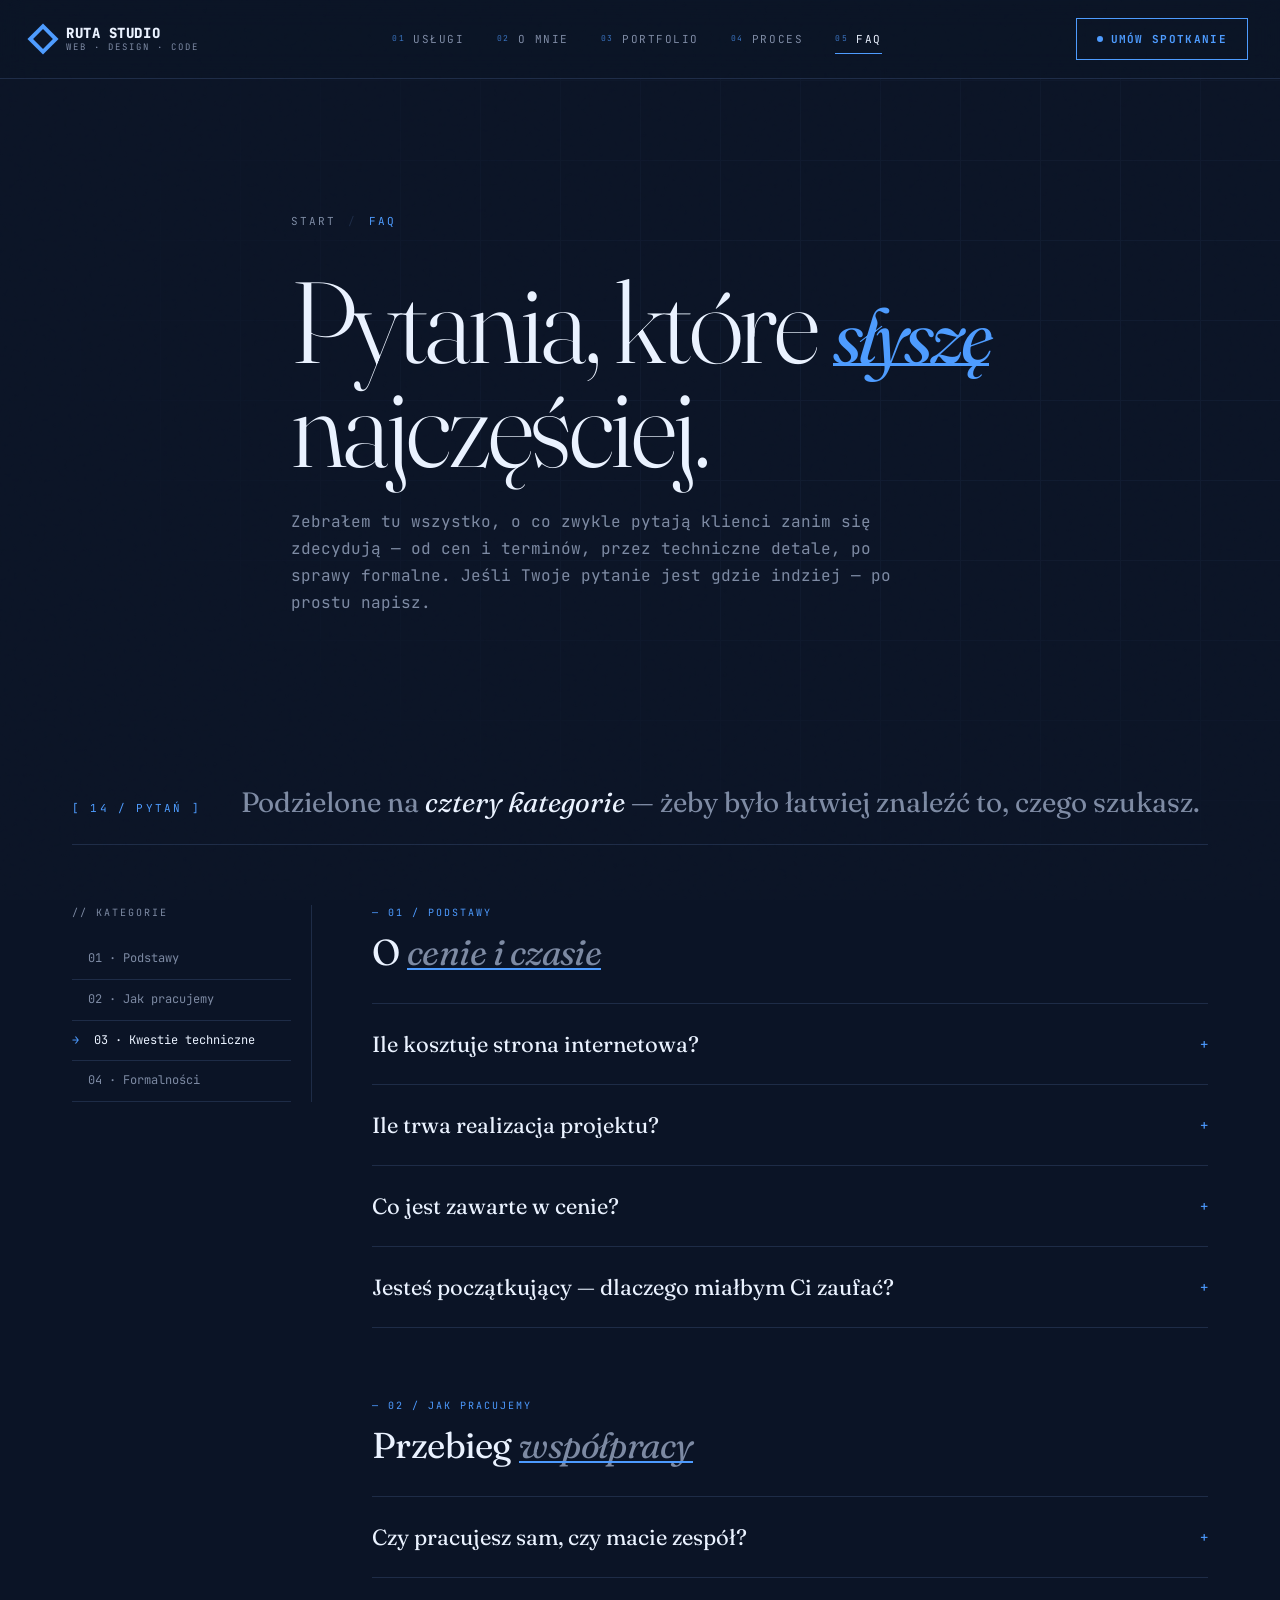
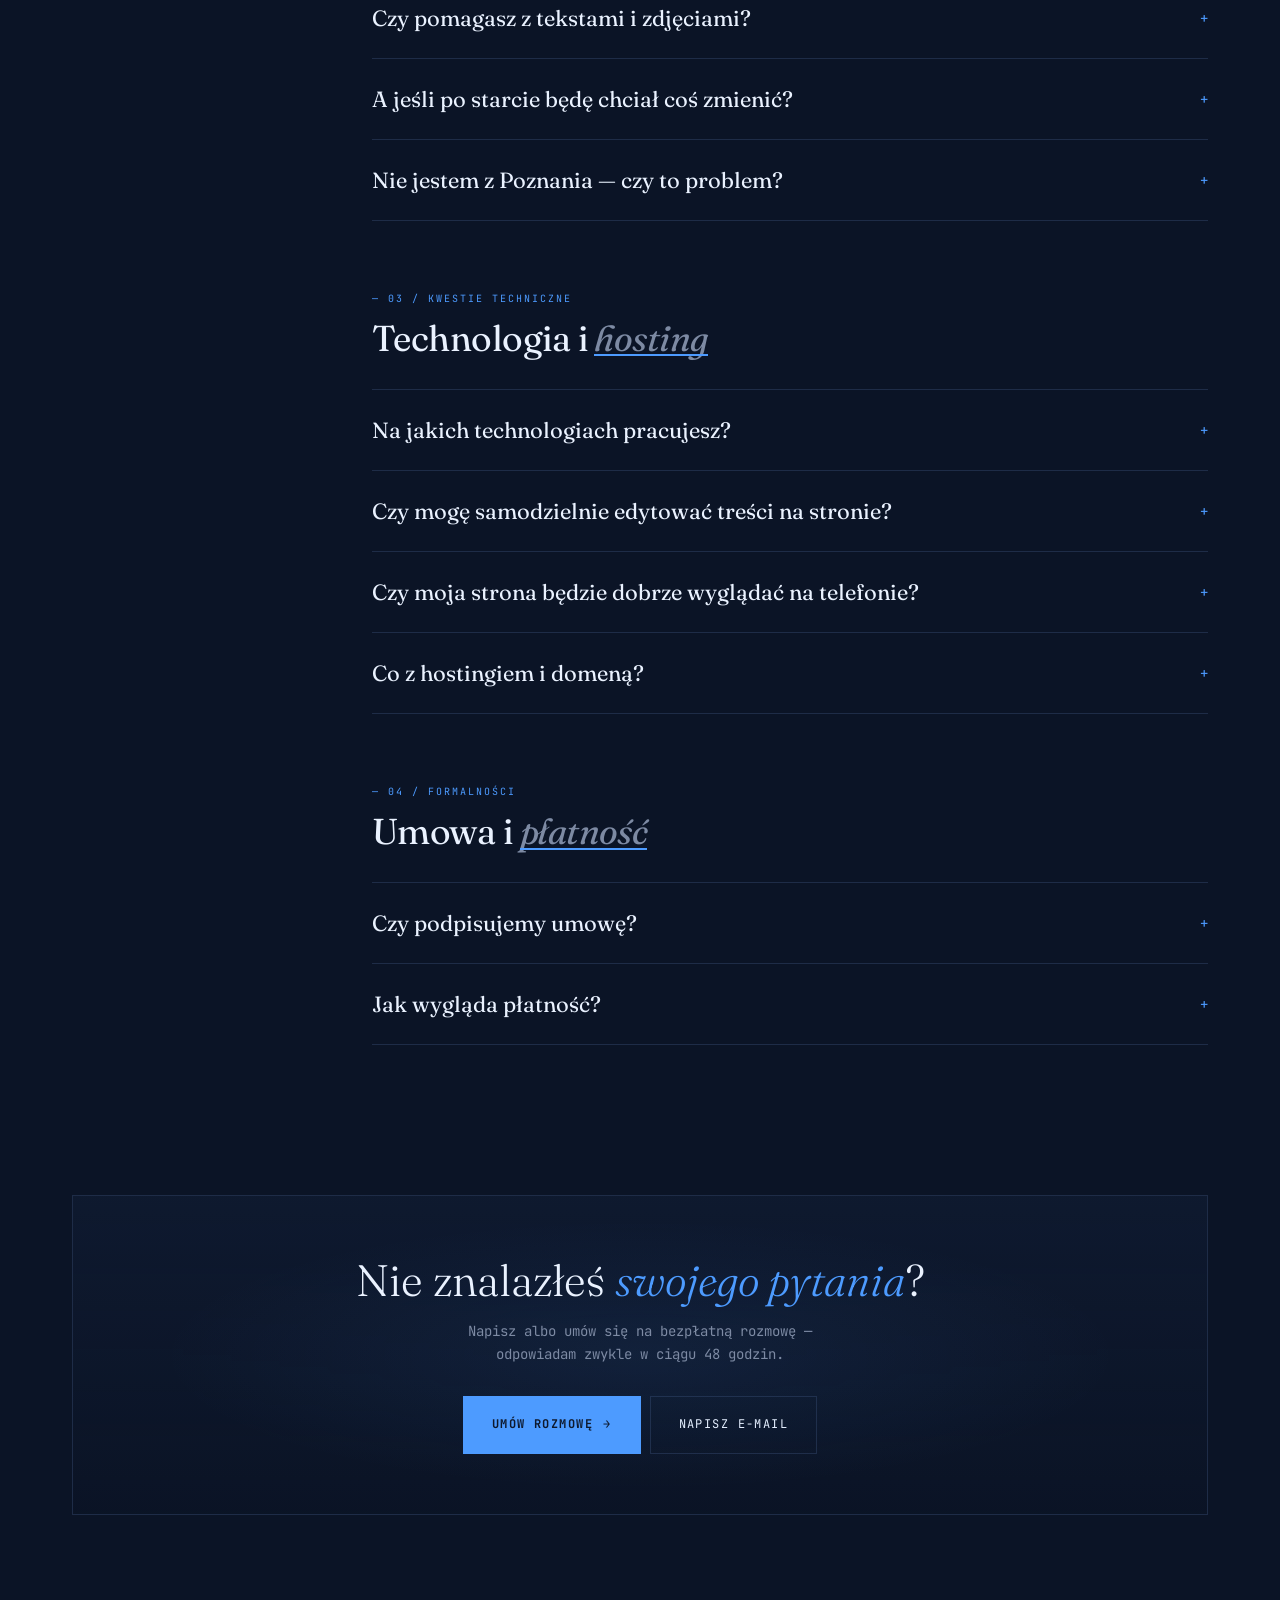
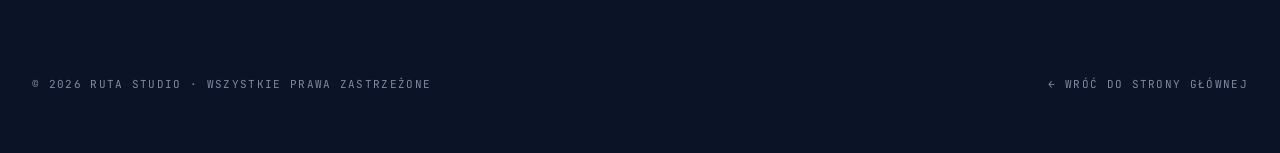
==== commit a8aacb81: "Add files via upload" ====
--- a/faq.html
+++ b/faq.html
@@ -106,7 +106,7 @@
               Co jest zawarte w cenie?
               <span class="icon">+</span>
             </button>
-            <div class="faq-a">Projekt graficzny, kodowanie, wdrożenie na serwer, konfiguracja domeny, podstawowa optymalizacja SEO, podpięcie analityki, 30 dni wsparcia po uruchomieniu i pełne prawa do kodu. Bez licencji, bez dożywotnich abonamentów.</div>
+            <div class="faq-a">Projekt graficzny, kodowanie, wdrożenie na serwer, konfiguracja domeny, podstawowa optymalizacja SEO, podpięcie analityki, 15 dni wsparcia po uruchomieniu i pełne prawa do kodu. Bez licencji, bez dożywotnich abonamentów.</div>
           </div>
           <div class="faq-item">
             <button class="faq-q">
@@ -136,7 +136,7 @@
               Czy pomagasz z tekstami i zdjęciami?
               <span class="icon">+</span>
             </button>
-            <div class="faq-a">Tak. Jeśli nie masz gotowych treści, podsyłam strukturę, briefy i wskazówki, co napisać. Zdjęcia — mogę doradzić sesję albo dobrać dobre stocki, które nie wyglądają jak stocki. Przy większych projektach mogę podłączyć zaprzyjaźnionego copywritera lub fotografa.</div>
+            <div class="faq-a">Tak. Jeśli nie masz gotowych treści, podsyłam strukturę, briefy i wskazówki, co napisać. Zdjęcia — mogę doradzić sesję albo dobrać dobre stocki, które nie wyglądają jak klasyczne zdjęcia z internetu. </div>
           </div>
           <div class="faq-item">
             <button class="faq-q">
@@ -147,10 +147,10 @@
           </div>
           <div class="faq-item">
             <button class="faq-q">
-              Nie jestem z Warszawy — czy to problem?
-              <span class="icon">+</span>
-            </button>
-            <div class="faq-a">Wcale nie. Pracuję zdalnie z klientami z całej Polski (i nie tylko). Cały proces — od pierwszej rozmowy do launchu — spokojnie ogarniamy przez Google Meet, e-mail i współdzielone dokumenty. Jeśli wolisz spotkanie na żywo i jesteś w okolicy Warszawy, też da się zorganizować.</div>
+              Nie jestem z Poznania — czy to problem?
+              <span class="icon">+</span>
+            </button>
+            <div class="faq-a">Wcale nie. Pracuję zdalnie z klientami z całej Polski (i nie tylko). Cały proces — od pierwszej rozmowy do launchu — spokojnie ogarniamy przez Google Meet, e-mail i współdzielone dokumenty. Jeśli wolisz spotkanie na żywo i jesteś w okolicy Poznania, też da się zorganizować.</div>
           </div>
         </div>
       </section>
@@ -166,14 +166,14 @@
               Na jakich technologiach pracujesz?
               <span class="icon">+</span>
             </button>
-            <div class="faq-a">W zależności od projektu: Next.js / React / TypeScript do custom webów, Astro do szybkich stron contentowych, WordPress gdy klient chce sam edytować treści, a także "czysty" HTML/CSS/JS gdy projekt tego wymaga. Zawsze dobieram stack do problemu, nie odwrotnie.</div>
+            <div class="faq-a">Pracuję na sprawdzonym, stabilnym stacku: HTML, CSS i JavaScript (z TypeScriptem) do pisania stron od zera, WordPress gdy klient chce sam edytować treści, Figma do projektowania makiet przed kodowaniem i Git do kontroli wersji. Nie rozpraszam się na dziesięć frameworków — wolę naprawdę dobrze znać narzędzia, których używam.</div>
           </div>
           <div class="faq-item">
             <button class="faq-q">
               Czy mogę samodzielnie edytować treści na stronie?
               <span class="icon">+</span>
             </button>
-            <div class="faq-a">Jeśli chcesz — tak. Wtedy buduję stronę na systemie CMS (np. WordPress), który pozwala Ci logować się do panelu i zmieniać teksty, zdjęcia, dodawać aktualności. Pokazuję jak z niego korzystać, nagrywam krótką instrukcję wideo. Jeśli wolisz strzelić do mnie z mailem "zmień ten nagłówek" — też okej, pakiet opieki to pokrywa.</div>
+            <div class="faq-a">Jeśli chcesz — tak. Wtedy buduję stronę na systemie CMS (np. WordPress), który pozwala Ci logować się do panelu i zmieniać teksty, zdjęcia, dodawać aktualności. Pokazuję jak z niego korzystać. Jeśli wolisz strzelić do mnie z mailem "zmień ten nagłówek" — też okej, pakiet opieki to pokrywa.</div>
           </div>
           <div class="faq-item">
             <button class="faq-q">
@@ -187,7 +187,7 @@
               Co z hostingiem i domeną?
               <span class="icon">+</span>
             </button>
-            <div class="faq-a">Mogę doradzić i pomóc kupić domenę oraz hosting — albo wrzucić stronę na Twoje istniejące konto. Preferuję nowoczesne hostingi statyczne (Vercel, Netlify, Cloudflare) dla custom-webów, bo są szybkie i tanie, oraz sprawdzone hostingi polskie dla WordPressa. Wszystko konfiguruję od A do Z, Ty dostajesz stronę gotową do działania.</div>
+            <div class="faq-a">Mogę doradzić i pomóc kupić domenę oraz hosting — albo wrzucić stronę na Twoje istniejące konto. Preferuję nowoczesne hostingi statyczne (Netlify, Cloudflare) dla custom-webów, bo są szybkie i tanie, oraz sprawdzone hostingi polskie dla WordPressa. Wszystko konfiguruję od A do Z, Ty dostajesz stronę gotową do działania.</div>
           </div>
         </div>
       </section>
--- a/styles.css
+++ b/styles.css
@@ -9,7 +9,7 @@
     --warn:#ffb800;
     --mono:'JetBrains Mono', ui-monospace, monospace;
     --serif:'Fraunces', Georgia, serif;
-    --site-gutter:clamp(18px,3vw,32px);
+    --site-gutter:clamp(24px,3.2vw,56px);
     --content-max:1560px;
   }
 
@@ -20,7 +20,7 @@
     color:var(--ink);
     font-family:var(--mono);
     font-size:15px;
-    line-height:1.6;
+    line-height:1.65;
     overflow-x:hidden;
     -webkit-font-smoothing:antialiased;
   }
@@ -28,18 +28,10 @@
   .hero,
   .section,
   .contact-section,
-  footer,
-  .status-bar{
-    width:100%;
+  footer{
+    width:min(100%, var(--content-max));
+    margin-inline:auto;
     padding-inline:var(--site-gutter);
-  }
-  .hero,
-  .section,
-  .contact-section,
-  .page-header,
-  .faq-section{
-    width:min(100%,var(--content-max));
-    margin-inline:auto;
   }
   .hero-main > *,
   .service > *,
@@ -72,7 +64,7 @@
   .nav{
     position:sticky;top:0;left:0;right:0;
     z-index:50;
-    padding:18px var(--site-gutter);
+    padding:18px 32px;
     display:flex;align-items:center;justify-content:space-between;
     backdrop-filter:blur(14px);
     background:rgba(11,20,38,.85);
@@ -169,7 +161,7 @@
     .nav-links{display:none}
   }
   @media(max-width:700px){
-    .nav{padding:14px var(--site-gutter)}
+    .nav{padding:14px 18px}
     .logo-text .sub{display:none}
   }
 
@@ -178,7 +170,7 @@
     position:fixed;bottom:0;left:0;right:0;
     z-index:40;
     display:flex;justify-content:space-between;
-    padding:10px var(--site-gutter);
+    padding:10px 32px;
     font-size:10px;text-transform:uppercase;letter-spacing:.15em;
     background:var(--bg);
     border-top:1px solid var(--line);
@@ -195,7 +187,7 @@
   /* ============ HERO ============ */
   .hero{
     min-height:clamp(680px, calc(100vh - 100px), 920px);
-    padding:60px var(--site-gutter) 80px;
+    padding:60px 32px 80px;
     position:relative;
     display:flex;flex-direction:column;
     gap:60px;
@@ -381,7 +373,7 @@
     .hero-card{max-width:520px}
   }
   @media(max-width:700px){
-    .hero{padding:50px var(--site-gutter)}
+    .hero{padding:50px 20px}
     .hero-main{gap:32px}
     .hero-left{gap:36px}
   }
@@ -413,7 +405,7 @@
   .btn:hover .arrow{transform:translateX(4px)}
 
   @media(max-width:800px){
-    .hero{padding:60px var(--site-gutter)}
+    .hero{padding:60px 20px}
   }
 
   /* ============ MARQUEE ============ */
@@ -445,7 +437,7 @@
 
   /* ============ SECTIONS ============ */
   .section{
-    padding:120px var(--site-gutter);
+    padding:124px var(--site-gutter);
     border-bottom:1px solid var(--line);
     position:relative;
   }
@@ -453,7 +445,7 @@
     display:grid;
     grid-template-columns:auto 1fr;
     gap:40px;align-items:baseline;
-    margin-bottom:80px;
+    margin-bottom:68px;
     padding-bottom:24px;
     border-bottom:1px solid var(--line);
   }
@@ -491,15 +483,18 @@
   }
 
   @media(max-width:700px){
-    .section{padding:80px var(--site-gutter)}
+    .section{padding:80px 20px}
     .section-header{grid-template-columns:1fr;gap:16px;margin-bottom:50px}
   }
 
   /* ============ SERVICES ============ */
+  #services.section{
+    max-width:var(--content-max);
+  }
   .services{display:grid;gap:0}
   .service{
     display:grid;
-    grid-template-columns:80px 1fr 2fr auto;
+    grid-template-columns:90px minmax(320px,1.05fr) minmax(560px,1.65fr) 170px;
     gap:40px;
     padding:40px 0;
     border-top:1px solid var(--line);
@@ -521,11 +516,13 @@
     font-weight:400;
     line-height:1.1;
     transition:color .2s;
+    max-width:18ch;
   }
   .service-desc{
     color:var(--ink-dim);
-    font-size:14px;
-    max-width:55ch;
+    font-size:15px;
+    line-height:1.7;
+    max-width:58ch;
   }
   .service-price{
     font-size:12px;
@@ -533,11 +530,18 @@
     text-transform:uppercase;
     color:var(--ink-dim);
     white-space:nowrap;
+    justify-self:end;
+    text-align:right;
+    align-self:start;
   }
   .service-price b{color:var(--accent);font-weight:700}
   @media(max-width:900px){
     .service{grid-template-columns:1fr;gap:12px;padding:32px 0}
     .service-idx{font-size:10px}
+    .service-price{
+      justify-self:start;
+      text-align:left;
+    }
   }
 
   /* ============ PORTFOLIO ============ */
@@ -573,7 +577,7 @@
     transition:opacity .3s;
   }
   .project:hover .project-visual{opacity:1}
-  .project-content{position:relative;z-index:1}
+  .project-content{position:relative;z-index:2}
   .project-tag{
     font-size:10px;
     text-transform:uppercase;
@@ -593,7 +597,7 @@
     color:var(--ink-dim);
     text-transform:uppercase;
     letter-spacing:.1em;
-    position:relative;z-index:1;
+    position:relative;z-index:2;
   }
 
   /* wizualne tła projektów */
@@ -627,9 +631,85 @@
     opacity:.4;
   }
 
+  /* AM Dmuchańce — ciepły akcent, czytelne tło */
+  .viz-am{
+    background:
+      /* delikatna ciepła aura w prawym dolnym rogu */
+      radial-gradient(ellipse 80% 60% at 100% 100%, rgba(255,107,157,.18) 0%, transparent 55%),
+      radial-gradient(ellipse 60% 50% at 0% 0%, rgba(255,184,107,.12) 0%, transparent 55%),
+      var(--bg-2);
+    opacity:1;
+  }
+  /* dekoracyjna ikonka w tle, w prawym dolnym rogu */
+  .project.is-live .viz-am::after{
+    content:'🏰';
+    position:absolute;
+    bottom:-30px;right:-10px;
+    font-size:200px;
+    line-height:1;
+    opacity:.08;
+    transform:rotate(-8deg);
+    transition:all .4s ease;
+  }
+  .project.is-live:hover .viz-am::after{
+    opacity:.16;
+    transform:rotate(-4deg) scale(1.05);
+  }
+
+  /* Badge LIVE w prawym górnym rogu */
+  .project.is-live::before{
+    content:'● LIVE';
+    position:absolute;
+    top:18px;right:18px;
+    z-index:3;
+    font-size:9px;
+    letter-spacing:.2em;
+    font-weight:700;
+    color:var(--accent);
+    background:rgba(11,20,38,.85);
+    backdrop-filter:blur(6px);
+    padding:6px 10px;
+    border:1px solid var(--accent);
+  }
+
+  /* Opis projektu — czytelny biały tekst */
+  .project-desc{
+    font-size:13px;
+    color:var(--ink-dim);
+    line-height:1.65;
+    margin-top:14px;
+    max-width:44ch;
+    position:relative;
+    z-index:2;
+  }
+
+  /* Link "live" w meta */
+  .project-link{
+    color:var(--accent);
+    transition:color .2s, transform .2s;
+    font-weight:700;
+  }
+  .project:hover .project-link{
+    color:var(--ink);
+    transform:translateX(2px);
+  }
+
+  /* Karta is-live - lekko jaśniejsze tło dla wyróżnienia */
+  .project.is-live{
+    background:linear-gradient(180deg, var(--bg-2) 0%, rgba(17,29,53,.6) 100%);
+  }
+  .project.is-live:hover{
+    border-color:#ff8fb1;
+    box-shadow:6px 6px 0 #ff8fb1;
+  }
+  .project.is-live .project-tag{
+    color:#ff8fb1;
+  }
+
   @media(max-width:900px){
     .portfolio-grid{grid-template-columns:1fr;gap:16px}
     .project.wide,.project.tall,.project.third,.project.half{grid-column:span 1}
+    .project.is-live .viz-am::after{font-size:140px}
   }
 
   /* ============ PROCESS ============ */
@@ -692,7 +772,7 @@
     font-size:26px;
     font-weight:300;
     line-height:1.4;
-    letter-spacing:-.01em;
+    letter-spacing:.01em;
   }
   .about-text p{margin-bottom:24px}
   .about-text em{color:var(--accent);font-style:italic}
@@ -887,7 +967,6 @@
     border:1px solid var(--line);
     background:var(--bg);
     padding:32px;
-    min-height:560px;
     position:relative;
   }
   .booking-widget-header{
@@ -902,10 +981,12 @@
   }
   .booking-widget-header .live{color:var(--accent)}
   .booking-widget iframe{
+    display:block;
     width:100%;
-    min-height:480px;
+    height:clamp(520px, 72vh, 840px);
     border:none;
     background:#fff;
+    border-radius:10px;
   }
   .booking-placeholder{
     padding:40px 20px;
@@ -929,12 +1010,24 @@
     margin-top:8px;
     word-break:break-all;
   }
-  .booking-placeholder a{
+  .booking-placeholder a:not(.btn){
     color:var(--accent);
     text-decoration:underline;
   }
   @media(max-width:900px){
     .booking-wrap{grid-template-columns:1fr;gap:40px}
+    .booking-widget{
+      padding:20px;
+    }
+    .booking-widget iframe{
+      height:70vh;
+    }
+  }
+  @media(max-width:560px){
+    .booking-widget iframe{
+      height:68vh;
+      min-height:500px;
+    }
   }
 
   /* ============ FAQ ============ */
@@ -1035,7 +1128,7 @@
 
   /* ============ CONTACT / FOOTER ============ */
   .contact-section {
-    padding: 140px var(--site-gutter);
+    padding: 140px 32px;
     border-bottom: 1px solid var(--line);
     position: relative;
     background: var(--bg);
@@ -1078,7 +1171,7 @@
   }
   .contact-item a:hover { color: var(--accent); }
   footer {
-    padding: 40px var(--site-gutter) 60px;
+    padding: 40px 32px 60px;
     display: flex; justify-content: space-between;
     font-size: 11px;
     text-transform: uppercase;
@@ -1086,9 +1179,9 @@
     color: var(--ink-dim);
   }
   @media(max-width:700px) {
-    .contact-section { padding: 80px var(--site-gutter); }
+    .contact-section { padding: 80px 20px; }
     .contact-grid { grid-template-columns: 1fr; gap: 40px; }
-    footer { flex-direction: column; gap: 14px; padding: 30px var(--site-gutter) 80px; }
+    footer { flex-direction: column; gap: 14px; padding: 30px 20px 80px; }
   }
 
   /* ============ REVEAL ANIM ============ */
@@ -1123,7 +1216,7 @@
 
   /* HEADER SEKCJA */
  .page-header {
-  padding: clamp(60px, 8vw, 100px) var(--site-gutter) clamp(40px, 6vw, 60px);
+  padding: clamp(60px, 8vw, 100px) 32px clamp(40px, 6vw, 60px);
   min-height: 70vh;
   display: flex;
   align-items: center;
@@ -1190,10 +1283,17 @@
     color:var(--ink-dim);
     animation:heroIn .9s ease .3s both;
   }
-/* szerokość sekcji kontrolowana globalnie przez --content-max */
+.section,
+.page-header,
+.faq-section {
+  max-width: var(--content-max);
+  margin: 0 auto;
+}
   /* FAQ CONTENT */
   .faq-section {
-  padding: clamp(60px, 6vw, 80px) var(--site-gutter) clamp(80px, 10vw, 120px);
+  padding: clamp(60px, 6vw, 80px) 32px clamp(80px, 10vw, 120px);
+  max-width: 1200px;
+  margin: 0 auto;
 }
   .faq-intro{
     display:grid;
